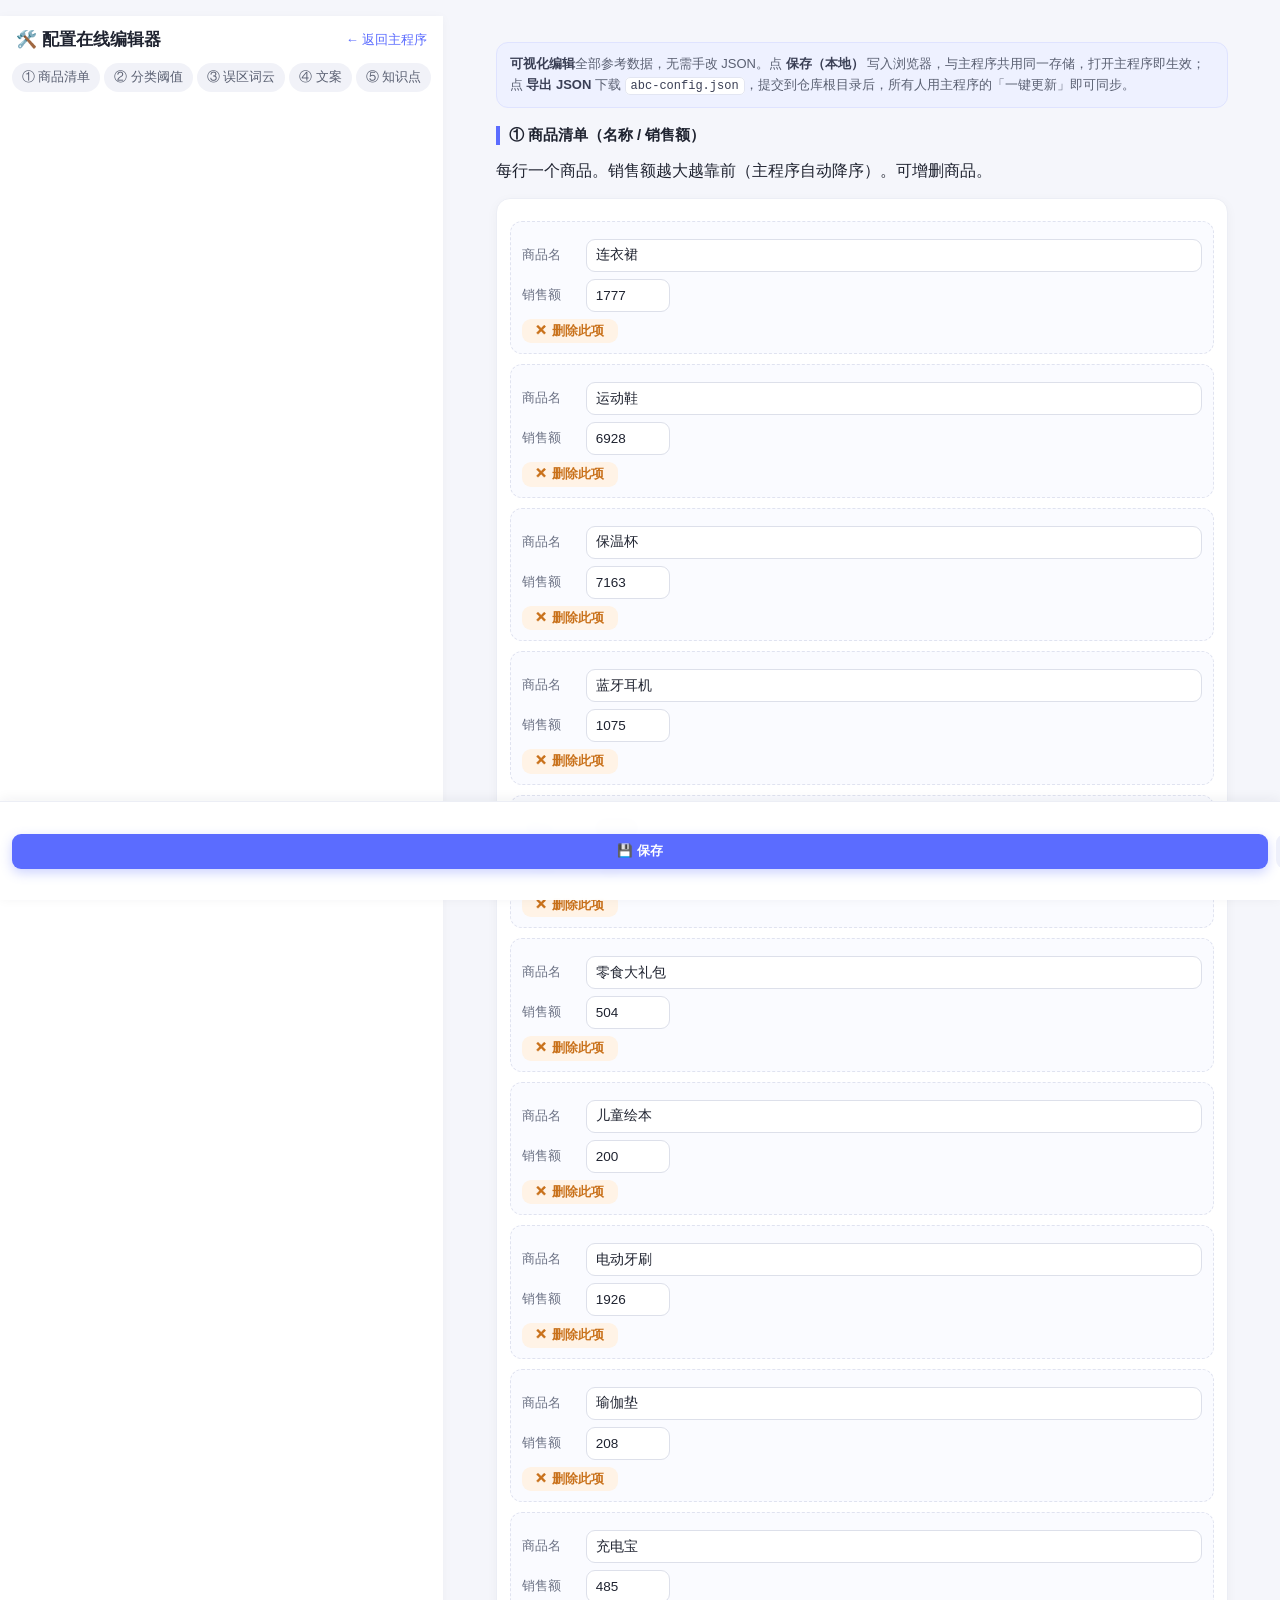
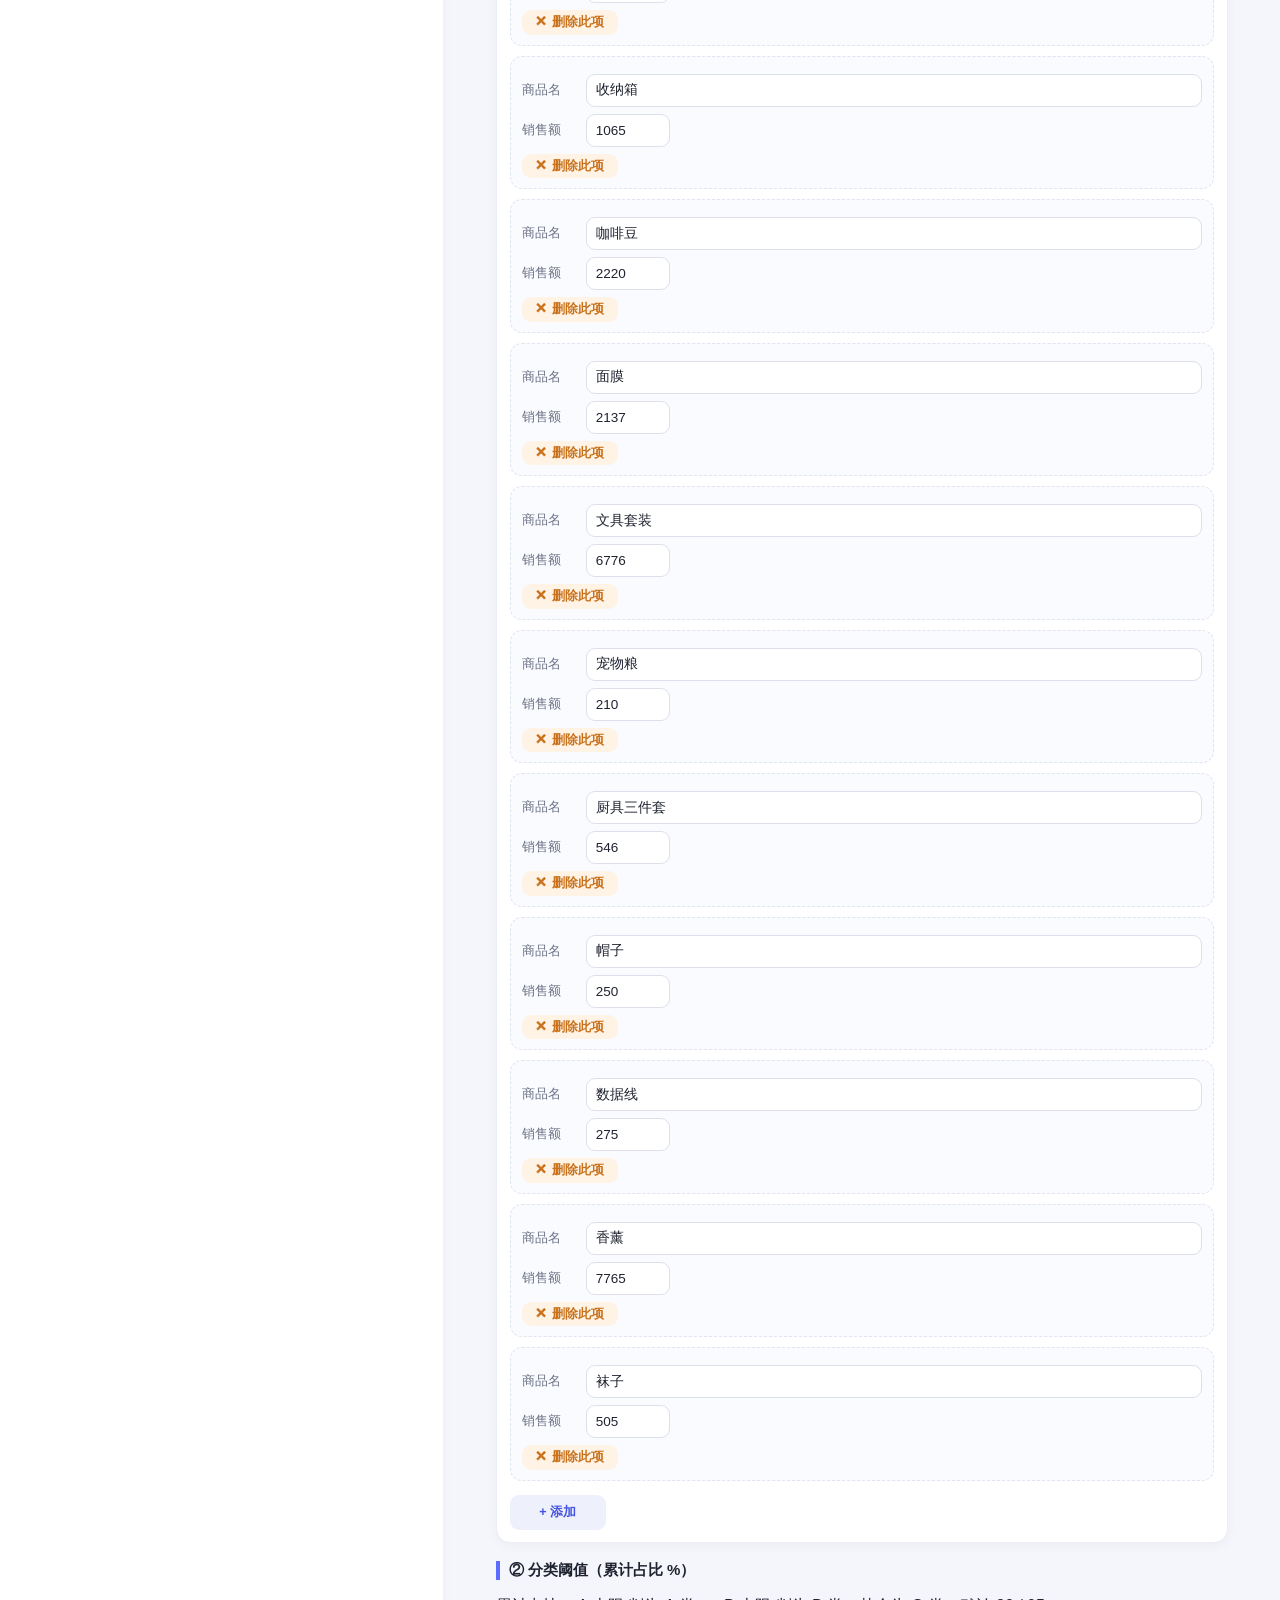
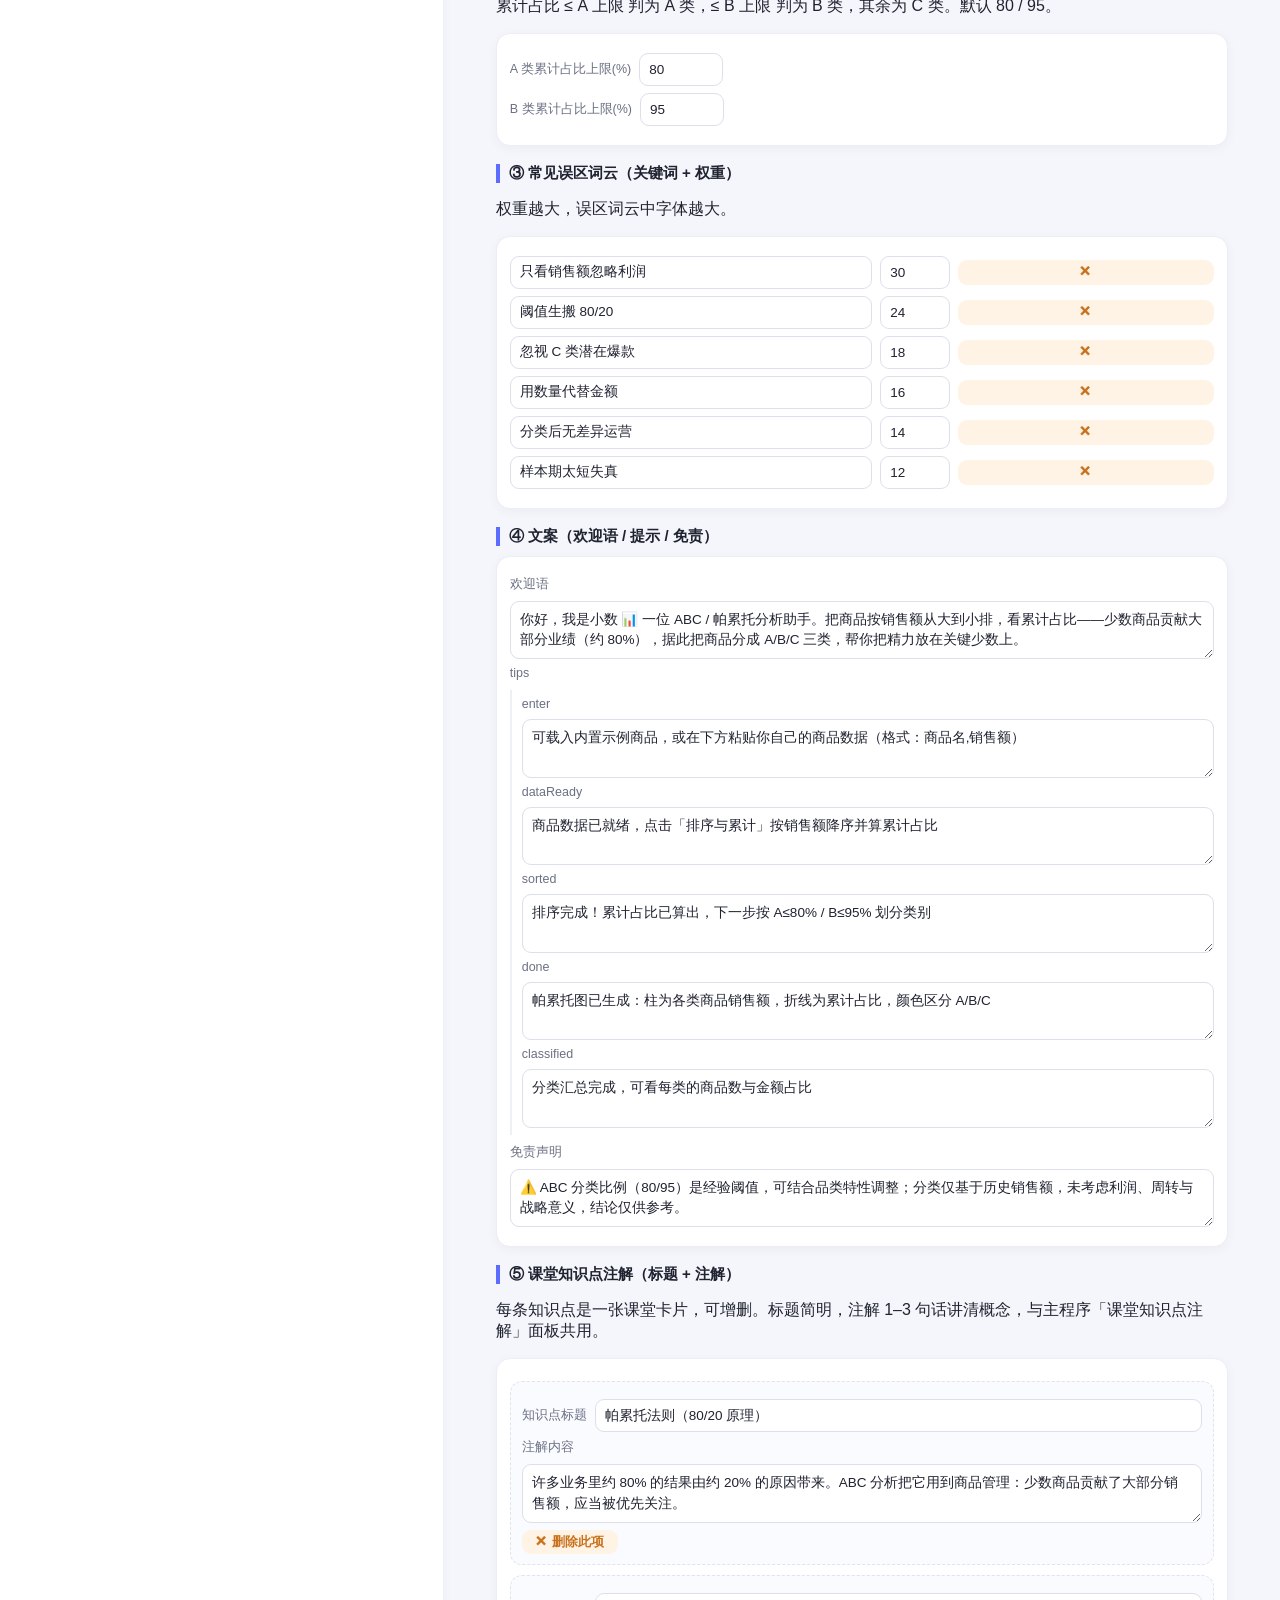
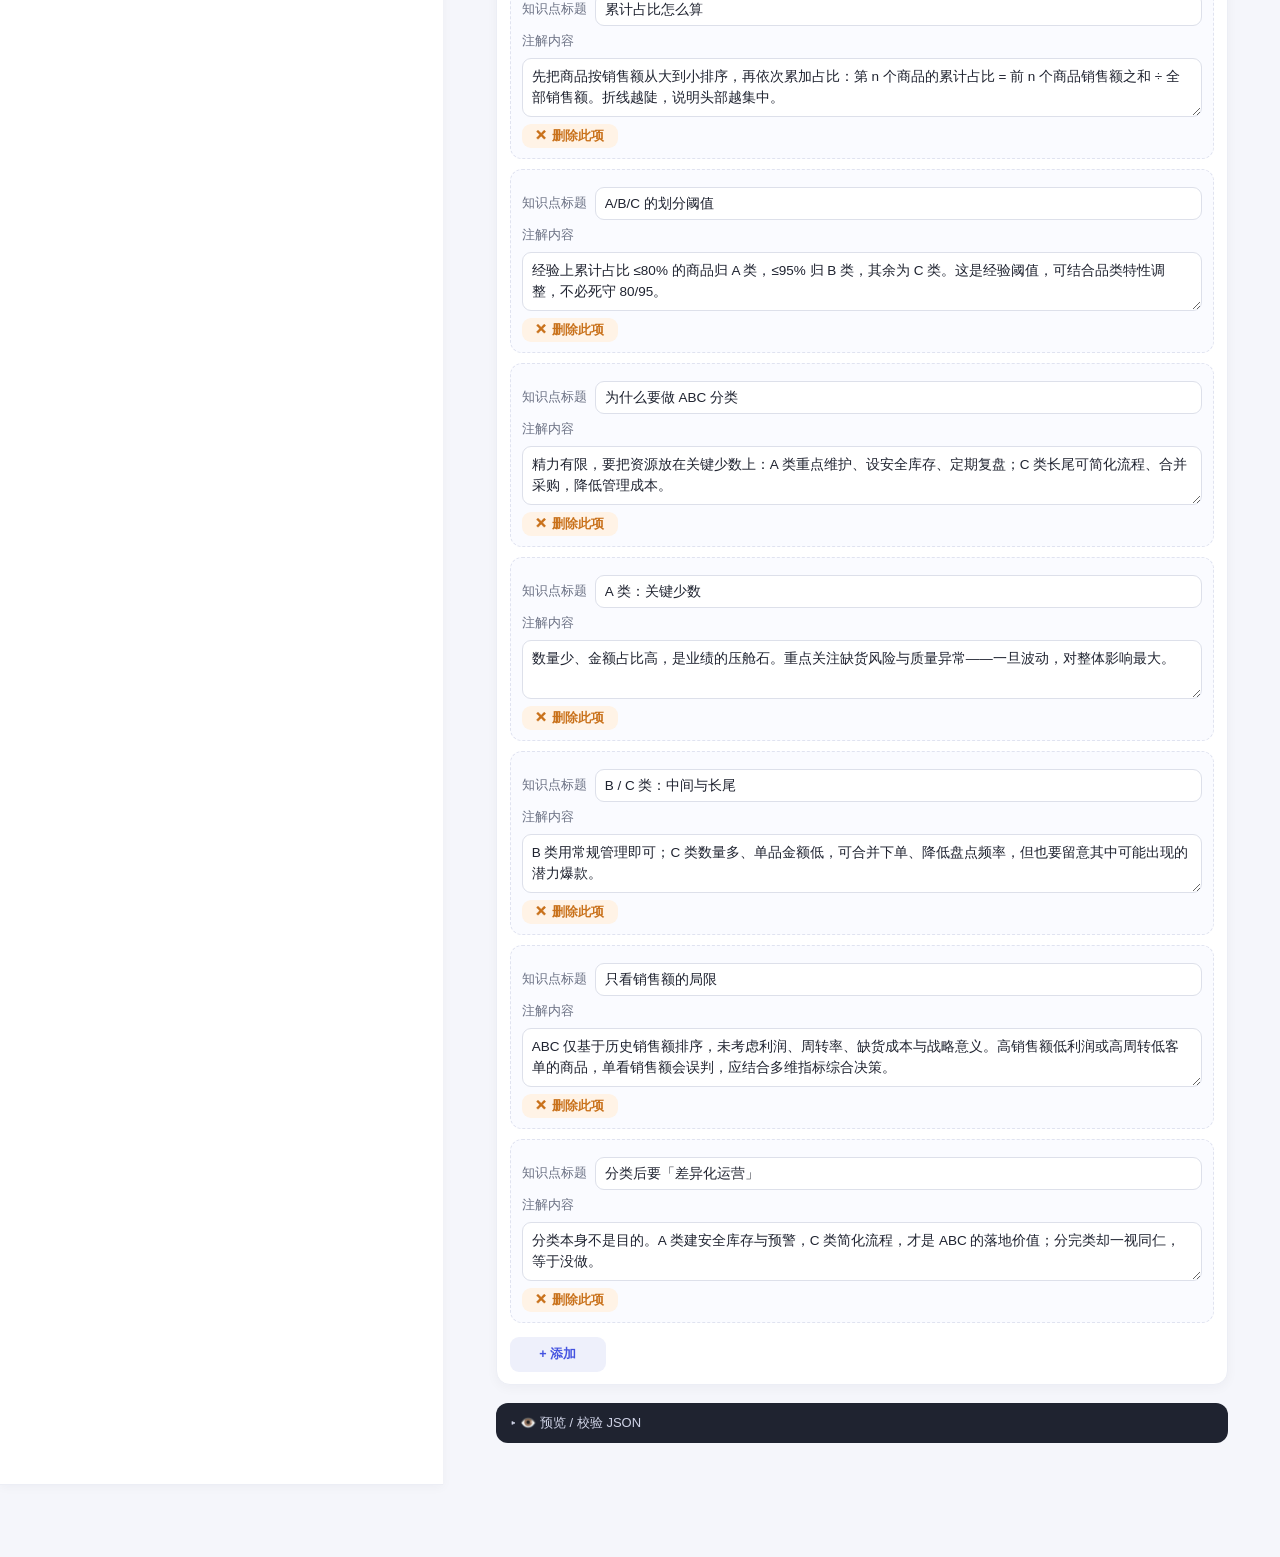
==== abc-editor.html @ 38adb328 "feat: ABC / 购物篮 工具补「课堂知识点注解」面板（与 ts/rfm/metrics 同构）" ====
<!DOCTYPE html>
<html lang="zh-CN">
<head>
  <meta charset="UTF-8" />
  <meta name="viewport" content="width=device-width, initial-scale=1.0, maximum-scale=1.0, user-scalable=no" />
  <title>配置在线编辑器 · ABC / 帕累托分析</title>
  <link rel="stylesheet" href="css/style.css" />
  <link rel="stylesheet" href="kit/kit.css" />
</head>
<body>
  <header class="ed-header">
    <div class="ed-header-inner">
      <h1>🛠️ 配置在线编辑器</h1>
      <a class="ed-back" href="abc.html">← 返回主程序</a>
    </div>
    <nav class="ed-nav">
      <a href="#sec-item">① 商品清单</a>
      <a href="#sec-thr">② 分类阈值</a>
      <a href="#sec-pit">③ 误区词云</a>
      <a href="#sec-copy">④ 文案</a>
      <a href="#sec-kp">⑤ 知识点</a>
    </nav>
  </header>

  <main class="ed-main">
    <p class="ed-intro">
      <b>可视化编辑</b>全部参考数据，无需手改 JSON。点 <b>保存（本地）</b> 写入浏览器，与主程序共用同一存储，打开主程序即生效；
      点 <b>导出 JSON</b> 下载 <code>abc-config.json</code>，提交到仓库根目录后，所有人用主程序的「一键更新」即可同步。
    </p>

    <section id="sec-item" class="ed-sec">
      <h2>① 商品清单（名称 / 销售额）</h2>
      <p class="ed-sec-hint">每行一个商品。销售额越大越靠前（主程序自动降序）。可增删商品。</p>
      <div id="ed-items"></div>
    </section>

    <section id="sec-thr" class="ed-sec">
      <h2>② 分类阈值（累计占比 %）</h2>
      <p class="ed-sec-hint">累计占比 ≤ A 上限 判为 A 类，≤ B 上限 判为 B 类，其余为 C 类。默认 80 / 95。</p>
      <div id="ed-thresholds"></div>
    </section>

    <section id="sec-pit" class="ed-sec">
      <h2>③ 常见误区词云（关键词 + 权重）</h2>
      <p class="ed-sec-hint">权重越大，误区词云中字体越大。</p>
      <div id="ed-pitfalls"></div>
    </section>

    <section id="sec-copy" class="ed-sec">
      <h2>④ 文案（欢迎语 / 提示 / 免责）</h2>
      <div id="ed-copy"></div>
    </section>

    <section id="sec-kp" class="ed-sec">
      <h2>⑤ 课堂知识点注解（标题 + 注解）</h2>
      <p class="ed-sec-hint">每条知识点是一张课堂卡片，可增删。标题简明，注解 1–3 句话讲清概念，与主程序「课堂知识点注解」面板共用。</p>
      <div id="ed-knowledge"></div>
    </section>

    <section class="ed-sec">
      <details class="ed-json-wrap">
        <summary>👁️ 预览 / 校验 JSON</summary>
        <pre id="ed-json"></pre>
      </details>
    </section>
  </main>

  <div class="ed-actionbar">
    <button class="btn btn-sm btn-primary" id="ed-save">💾 保存</button>
    <button class="btn btn-sm" id="ed-export">⬇️ 导出</button>
    <button class="btn btn-sm" id="ed-import">⬆️ 导入</button>
    <input type="file" id="ed-file" accept=".json,application/json" hidden />
    <button class="btn btn-sm btn-warn" id="ed-reset">↺ 默认</button>
    <span class="ed-status" id="ed-status"></span>
  </div>

  <script src="kit/config.js"></script>
  <script src="kit/editor.js"></script>
  <script src="js/abc-config.js"></script>
  <script src="js/abc-editor.js"></script>
</body>
</html>
---- css/style.css ----
/* ============================================================
 * 小数 · 漏斗诊断助手 — 移动端 H5 样式
 * ============================================================ */
:root {
  --bg: #0f1226;
  --screen: #f5f6fb;
  --card: #ffffff;
  --ink: #1f2440;
  --ink-soft: #6b7090;
  --primary: #5b6cff;
  --primary-d: #4453e0;
  --good: #1faa6b;   /* 🟢 */
  --mid: #e0a300;    /* 🟡 */
  --low: #e5484d;    /* 🔴 */
  --line: #e7e9f3;
  --radius: 14px;
  --shadow: 0 4px 18px rgba(31, 36, 64, 0.08);
}

* { box-sizing: border-box; -webkit-tap-highlight-color: transparent; }
html, body { margin: 0; padding: 0; }
body {
  font-family: -apple-system, BlinkMacSystemFont, "PingFang SC", "Microsoft YaHei", "Segoe UI", Roboto, sans-serif;
  background: linear-gradient(160deg, #1a1f3d 0%, #0f1226 100%);
  color: var(--ink);
  display: flex;
  justify-content: center;
  min-height: 100vh;
  padding: 16px 0 36px;
}

/* 手机外框 */
.phone {
  width: 100%;
  max-width: 430px;
  min-height: 92vh;
  background: var(--screen);
  border-radius: 26px;
  overflow: hidden;
  box-shadow: 0 18px 60px rgba(0, 0, 0, 0.45);
  display: flex;
  flex-direction: column;
}

/* 顶部栏 */
.app-bar {
  background: linear-gradient(120deg, var(--primary), #8a7bff);
  color: #fff;
  padding: 18px 18px 16px;
}
.app-bar-title { font-size: 19px; font-weight: 700; letter-spacing: .3px; }
.app-bar-sub { font-size: 12px; opacity: .85; margin-top: 3px; }

.screen { padding: 14px 14px 8px; overflow-y: auto; flex: 1; }

/* 通用块 */
.block {
  background: var(--card);
  border-radius: var(--radius);
  padding: 14px;
  margin-bottom: 13px;
  box-shadow: var(--shadow);
}
.block-title {
  font-size: 14px;
  font-weight: 700;
  margin-bottom: 10px;
  color: var(--ink);
  display: flex;
  align-items: center;
  gap: 6px;
}
.block-title::before {
  content: "";
  width: 4px; height: 15px;
  background: var(--primary);
  border-radius: 2px;
}

.welcome {
  background: linear-gradient(135deg, #eef0ff, #f7f0ff);
  border: 1px solid #e3e6ff;
  border-radius: var(--radius);
  padding: 13px 14px;
  font-size: 13.5px;
  line-height: 1.6;
  color: #3a3f66;
  margin-bottom: 13px;
}

/* 品类 chips */
.cat-chips { display: flex; flex-wrap: wrap; gap: 8px; }
.cat-chip {
  border: 1.5px solid var(--line);
  background: #fff;
  color: var(--ink-soft);
  border-radius: 999px;
  padding: 8px 13px;
  font-size: 13px;
  font-weight: 600;
  cursor: pointer;
  transition: all .15s;
}
.cat-chip.active {
  border-color: var(--primary);
  background: var(--primary);
  color: #fff;
  box-shadow: 0 4px 12px rgba(91, 108, 255, .35);
}
.bench-logic {
  font-size: 12px;
  color: var(--ink-soft);
  line-height: 1.55;
  margin: 10px 2px 0;
}
.lock-badge {
  display: none;
  margin-top: 10px;
  background: #fff4e0;
  color: #a9700a;
  border: 1px solid #ffd699;
  border-radius: 8px;
  padding: 6px 10px;
  font-size: 12px;
  font-weight: 600;
}
.lock-badge.show { display: inline-block; }

/* 输入区 */
.input-grid {
  display: grid;
  grid-template-columns: 1fr 1fr;
  gap: 9px;
}
.field {
  display: flex;
  flex-direction: column;
  gap: 4px;
  background: #f7f8fd;
  border: 1px solid var(--line);
  border-radius: 10px;
  padding: 8px 10px;
}
.field span { font-size: 11.5px; color: var(--ink-soft); }
.field input {
  border: none;
  background: transparent;
  font-size: 15px;
  font-weight: 600;
  color: var(--ink);
  width: 100%;
  outline: none;
}
.field input::placeholder { color: #c2c6dc; font-weight: 400; }

.btn-row { display: flex; gap: 9px; margin-top: 10px; }
.btn {
  flex: 1;
  border: none;
  border-radius: 11px;
  padding: 12px;
  font-size: 14px;
  font-weight: 700;
  cursor: pointer;
  transition: transform .08s, opacity .15s;
}
.btn:active { transform: scale(.98); }
.btn-primary {
  width: 100%;
  background: var(--primary);
  color: #fff;
  box-shadow: 0 6px 16px rgba(91, 108, 255, .35);
}
.btn-primary:disabled {
  background: #c7cbe6;
  color: #fff;
  box-shadow: none;
  cursor: not-allowed;
}
.btn-ghost {
  background: #eef0fb;
  color: var(--primary-d);
}
.btn-sm {
  flex: 1 1 auto;
  min-width: 96px;
  padding: 9px 10px;
  font-size: 12.5px;
  font-weight: 600;
  border-radius: 9px;
  background: #eef0fb;
  color: var(--primary-d);
  box-shadow: none;
}
.btn-sm.btn-primary { background: var(--primary); color: #fff; box-shadow: 0 4px 12px rgba(91,108,255,.3); }
.btn-warn { background: #fff3e6; color: #c9711a; }
.btn-sm:active { transform: scale(.98); }

/* 漏斗图 */
.funnel-wrap { margin-top: 12px; }
.hdot {
  display: inline-block;
  width: 10px;
  height: 10px;
  border-radius: 50%;
  flex-shrink: 0;
  vertical-align: middle;
}
.hdot.good { background: var(--good); box-shadow: 0 0 0 2px rgba(31, 170, 107, .25); }
.hdot.mid  { background: var(--mid);  box-shadow: 0 0 0 2px rgba(224, 163, 0, .22); }
.hdot.low  { background: var(--low);  box-shadow: 0 0 0 2px rgba(229, 72, 77, .25); }
.hdot.neutral { background: #6a7bff; box-shadow: 0 0 0 2px rgba(106, 123, 255, .22); }

.funnel-chart { margin-top: 6px; }
.funnel-caption {
  text-align: center;
  font-size: 11.5px;
  color: var(--ink-soft);
  margin: 6px 0 14px;
  line-height: 1.7;
}

/* ECharts 容器 */
.echart-box {
  width: 100%;
  height: 300px;
  margin: 4px auto 0;
}
.echart-box--sm { height: 250px; }
.echart-box--cloud { height: 210px; }

/* 漏斗数据明细表 */
.funnel-table {
  border: 1px solid #eceef6;
  border-radius: 12px;
  overflow: hidden;
  background: #fff;
}
.fc-row {
  display: grid;
  grid-template-columns: 1.1fr 1fr 1.3fr 1.6fr;
  align-items: center;
  gap: 6px;
  padding: 11px 12px;
  font-size: 12.5px;
  border-bottom: 1px solid #f1f2f8;
}
.fc-row:last-child { border-bottom: none; }
.fc-row.alert { background: #fff5f5; }
.fc-name { font-weight: 700; color: var(--ink); }
.fc-val { font-weight: 700; color: #2b2f48; font-variant-numeric: tabular-nums; }
.fc-share { color: var(--ink-soft); font-size: 11.5px; }
.fc-conv { display: flex; align-items: center; gap: 6px; flex-wrap: wrap; justify-content: flex-end; }
.fc-chip {
  display: inline-flex;
  align-items: center;
  gap: 4px;
  padding: 3px 8px;
  border-radius: 999px;
  font-weight: 700;
  font-size: 11.5px;
  background: #f1f2f8;
  color: #4a4f6a;
}
.fc-chip.good { background: rgba(31, 158, 107, .12); color: #1f9e6b; }
.fc-chip.mid  { background: rgba(217, 154, 0, .12);  color: #b07d00; }
.fc-chip.low  { background: rgba(229, 72, 77, .12);  color: #d23a3f; }
.fc-chip.neutral { background: rgba(106, 123, 255, .12); color: #5560e0; }
.fc-drop { font-size: 11px; color: #9aa0b5; }

.funnel-overall {
  margin-top: 12px;
  text-align: center;
  font-size: 13px;
  color: var(--ink);
  font-weight: 700;
  background: linear-gradient(90deg, rgba(106,123,255,.10), rgba(155,139,255,.10));
  border: 1px solid #e6e8f5;
  border-radius: 10px;
  padding: 10px;
}

/* 下钻诊断 + 痛点词云 */
.drill-cards {
  display: grid;
  grid-template-columns: 1fr 1fr;
  gap: 8px;
  margin: 4px 0 10px;
}
.drill-card {
  border: 1px solid var(--line);
  border-left: 4px solid #c9cee0;
  border-radius: 10px;
  padding: 10px 11px;
  background: #fff;
}
.drill-card.good { border-left-color: var(--good); }
.drill-card.mid  { border-left-color: var(--mid); }
.drill-card.low  { border-left-color: var(--low); background: #fff7f7; }
.drill-top { display: flex; justify-content: space-between; align-items: baseline; }
.drill-step { font-weight: 700; font-size: 13px; color: var(--ink); }
.drill-rate { font-weight: 800; font-size: 16px; color: #2b2f48; font-variant-numeric: tabular-nums; }
.drill-h { display: flex; align-items: center; gap: 5px; font-size: 11.5px; color: var(--ink-soft); margin: 4px 0 6px; }
.drill-text { font-size: 11.5px; color: #5a607c; line-height: 1.6; margin: 0; }
.drill-cloud-title {
  font-size: 12.5px;
  font-weight: 700;
  color: var(--ink);
  margin: 6px 0 4px;
  text-align: center;
}

/* 基准对标表 */
.card-title { font-size: 14px; font-weight: 700; margin-bottom: 10px; }
.card-title b { color: var(--primary-d); }
.bench-table {
  width: 100%;
  border-collapse: collapse;
  font-size: 12px;
}
.bench-table th, .bench-table td {
  padding: 8px 6px;
  text-align: center;
  border-bottom: 1px solid var(--line);
}
.bench-table th { color: var(--ink-soft); font-weight: 600; background: #f7f8fd; }
.bench-table td.c-step { text-align: left; font-weight: 600; }
.bench-table tr.low td.c-val { color: var(--low); font-weight: 700; }
.bench-table tr.good td.c-val { color: var(--good); font-weight: 700; }
.bench-table tr.low { background: #fff5f5; }
.bench-table tr.good { background: #f1fbf6; }
.bench-table td.c-health {
  text-align: left;
  display: flex;
  align-items: center;
  gap: 5px;
}
.bench-table .c-health span { font-size: 11px; color: var(--ink-soft); }
.bench-note .hdot { margin: 0 2px 0 6px; vertical-align: middle; }
.bench-note { font-size: 11.5px; color: var(--ink-soft); margin: 10px 2px 0; line-height: 1.6; }

/* 方案卡片 */
.plan-grid { display: grid; grid-template-columns: 1fr 1fr; gap: 10px; }
.plan-card {
  border: 1px solid var(--line);
  border-radius: 12px;
  padding: 11px;
  background: #fff;
}
.plan-card.best {
  border-color: var(--good);
  background: #f1fbf6;
  box-shadow: 0 4px 14px rgba(31, 170, 107, .2);
}
.plan-head { display: flex; align-items: center; gap: 6px; margin-bottom: 8px; flex-wrap: wrap; }
.plan-key {
  background: var(--primary);
  color: #fff;
  width: 20px; height: 20px;
  border-radius: 6px;
  display: inline-flex;
  align-items: center;
  justify-content: center;
  font-size: 12px;
  font-weight: 700;
}
.plan-name { font-size: 13px; font-weight: 700; }
.plan-star { font-size: 11px; color: var(--good); margin-left: auto; font-weight: 700; }
.plan-metrics { display: flex; flex-direction: column; gap: 4px; }
.pm { display: flex; justify-content: space-between; font-size: 12px; }
.pm-l { color: var(--ink-soft); }
.pm-v { font-weight: 700; }
.pm-v.up { color: var(--good); }
.pm-v.down { color: var(--low); }
.plan-tag {
  margin-top: 8px;
  display: inline-block;
  background: #eef0fb;
  color: var(--primary-d);
  border-radius: 6px;
  padding: 3px 8px;
  font-size: 11px;
  font-weight: 600;
}
.plan-extra { margin-top: 6px; font-size: 11px; color: var(--ink-soft); }
.plan-logic { margin-top: 8px; font-size: 11.5px; color: var(--ink-soft); }
.plan-logic summary { cursor: pointer; color: var(--primary-d); font-weight: 600; }
.plan-logic p { margin: 6px 0 0; line-height: 1.55; }

/* 模拟对比卡片 */
.cmp-grid { display: grid; grid-template-columns: 1fr 1fr; gap: 10px; }
.cmp-card {
  border: 1px solid var(--line);
  border-radius: 12px;
  padding: 11px;
  position: relative;
}
.cmp-card.best {
  border-color: var(--good);
  background: #f1fbf6;
  box-shadow: 0 4px 14px rgba(31, 170, 107, .22);
}
.cmp-head { display: flex; align-items: center; gap: 6px; margin-bottom: 6px; }
.cmp-key {
  background: var(--primary); color: #fff;
  width: 20px; height: 20px; border-radius: 6px;
  display: inline-flex; align-items: center; justify-content: center;
  font-size: 12px; font-weight: 700;
}
.cmp-name { font-size: 13px; font-weight: 700; }
.cmp-pay { font-size: 12px; color: var(--ink-soft); margin-bottom: 6px; }
.cmp-pay b { color: var(--ink); font-size: 14px; }
.cmp-row { display: flex; justify-content: space-between; font-size: 12px; padding: 2px 0; }
.cmp-row b.up { color: var(--good); }
.cmp-row b.down { color: var(--low); }
.cmp-tag { margin-top: 6px; font-size: 11px; font-weight: 600; color: var(--primary-d); }
.cmp-best-flag {
  margin-top: 8px;
  background: var(--good);
  color: #fff;
  text-align: center;
  border-radius: 7px;
  padding: 4px;
  font-size: 11.5px;
  font-weight: 700;
}

/* 基准数据管理面板 */
.data-mgr {
  margin: 10px 12px 0;
  border: 1px solid var(--line);
  border-radius: 12px;
  background: #fafbff;
  overflow: hidden;
}
.data-mgr-sum {
  display: flex;
  align-items: center;
  justify-content: space-between;
  padding: 11px 14px;
  cursor: pointer;
  font-size: 13.5px;
  font-weight: 700;
  color: var(--primary-d);
  user-select: none;
}
.data-mgr-sum::-webkit-details-marker { display: none; }
.data-mgr-sum::after { content: '▾'; color: #b9bedb; font-size: 12px; transition: transform .2s; }
.data-mgr[open] .data-mgr-sum::after { transform: rotate(180deg); }
.src-badge {
  font-size: 11px;
  font-weight: 600;
  color: #6b7090;
  background: #e9ebf6;
  border-radius: 20px;
  padding: 3px 10px;
}
.src-badge.imported { color: #1f9e6b; background: #e3f6ec; }
.data-mgr-body { padding: 4px 14px 14px; }
.dm-hint { font-size: 11.5px; color: var(--ink-soft); line-height: 1.6; margin: 2px 0 10px; }
.dm-actions { display: flex; flex-wrap: wrap; gap: 8px; }
.dm-update { margin-top: 12px; }
.dm-url-label { display: block; font-size: 11.5px; color: var(--ink-soft); margin-bottom: 5px; }
.dm-url-row { display: flex; gap: 8px; }
.dm-url {
  flex: 1 1 auto;
  min-width: 0;
  padding: 9px 10px;
  font-size: 12.5px;
  border: 1px solid var(--line);
  border-radius: 9px;
  background: #fff;
  color: var(--ink);
}
.dm-url:focus { outline: none; border-color: var(--primary); }
.dm-note { font-size: 11px; color: var(--ink-soft); line-height: 1.6; margin: 12px 0 0; }

/* 免责声明 */
.disclaimer {
  margin: 4px 4px 8px;
  font-size: 11.5px;
  color: var(--ink-soft);
  text-align: center;
  line-height: 1.6;
  border-top: 1px dashed var(--line);
  padding-top: 12px;
}

/* Toast */
.toast {
  position: fixed;
  left: 50%;
  bottom: 30px;
  transform: translateX(-50%) translateY(20px);
  background: #1f2440;
  color: #fff;
  padding: 11px 16px;
  border-radius: 999px;
  font-size: 13px;
  font-weight: 500;
  max-width: 88%;
  text-align: center;
  opacity: 0;
  pointer-events: none;
  transition: all .25s;
  z-index: 99;
  box-shadow: 0 8px 24px rgba(0,0,0,.3);
}
.toast.show { opacity: 1; transform: translateX(-50%) translateY(0); }
.toast.error { background: var(--low); }
.toast.warn { background: #b9821a; }
.toast.info { background: #1f2440; }
---- kit/kit.css ----
/* ============================================================
 * CourseKit · 通用配置编辑器样式 (kit/kit.css)
 * ------------------------------------------------------------
 * 与具体工具业务无关的通用编辑器外观。每个工具的编辑器页面
 * 引用本文件即可（替代原 css/editor.css）。移动端优先。
 * 复用 css/style.css 的 .btn 系列按钮类。
 * ============================================================ */
* { box-sizing: border-box; }
body { margin: 0; padding-bottom: 72px; background: #f5f6fb; color: #1f2330;
  font-family: -apple-system, BlinkMacSystemFont, "Segoe UI", "PingFang SC", "Microsoft YaHei", sans-serif; }

.ed-header { position: sticky; top: 0; z-index: 20; background: #fff;
  border-bottom: 1px solid #eceef5; box-shadow: 0 2px 10px rgba(31,35,48,.04); }
.ed-header-inner { display: flex; align-items: center; justify-content: space-between;
  padding: 12px 16px; }
.ed-header-inner h1 { font-size: 17px; margin: 0; font-weight: 700; }
.ed-back { font-size: 13px; color: #5b6cff; text-decoration: none; white-space: nowrap; }
.ed-back:active { opacity: .6; }

.ed-nav { display: flex; gap: 4px; overflow-x: auto; padding: 0 12px 10px;
  -webkit-overflow-scrolling: touch; scrollbar-width: none; }
.ed-nav::-webkit-scrollbar { display: none; }
.ed-nav a { flex: 0 0 auto; font-size: 12.5px; color: #5a6072; text-decoration: none;
  padding: 6px 10px; border-radius: 999px; background: #f1f2f8; white-space: nowrap; }
.ed-nav a:active { background: #e3e5f5; }

.ed-main { max-width: 760px; margin: 0 auto; padding: 14px 14px 24px; }
.ed-intro { font-size: 13px; line-height: 1.6; color: #5a6072; background: #eef1ff;
  border: 1px solid #dfe3ff; border-radius: 12px; padding: 11px 13px; margin: 12px 0 18px; }
.ed-intro code { background: #fff; padding: 1px 5px; border-radius: 5px; font-size: 12px;
  color: #3a3f55; border: 1px solid #e3e6f2; }
.ed-intro b { color: #3a3f55; }

.ed-sec { margin-bottom: 18px; scroll-margin-top: 104px; }
.ed-sec h2 { font-size: 15px; margin: 0 0 10px; padding-left: 9px; border-left: 4px solid #5b6cff; }

.ed-card { background: #fff; border: 1px solid #eceef5; border-radius: 14px;
  padding: 12px 13px; margin-bottom: 12px; box-shadow: 0 3px 12px rgba(31,35,48,.04); }
.ed-card h4 { font-size: 14px; margin: 0 0 10px; color: #2b3045; }
.ed-card h4 small { color: #9aa0b4; font-weight: 500; font-size: 12px; }

.ed-row { display: flex; align-items: center; gap: 8px; margin: 7px 0; flex-wrap: wrap; }
.ed-row-col { flex-direction: column; align-items: stretch; }
.ed-row-3 { gap: 6px; }
.ed-label { font-size: 12.5px; color: #6b7184; flex: 0 0 auto; min-width: 56px; }
.ed-unit { font-size: 12.5px; color: #9aa0b4; }
.ed-dash { color: #b6bccb; }
.ed-indent { padding-left: 10px; border-left: 2px solid #eef0f7; margin: 2px 0; }

.ed-num, .ed-text, .ed-ta, .ed-card select {
  border: 1px solid #dde0ea; border-radius: 9px; padding: 8px 9px; font-size: 13.5px;
  background: #fff; color: #1f2330; outline: none; font-family: inherit; width: 100%; }
.ed-num:focus, .ed-text:focus, .ed-ta:focus, .ed-card select:focus {
  border-color: #5b6cff; box-shadow: 0 0 0 3px rgba(91,108,255,.12); }
.ed-num { width: 84px; flex: 0 0 auto; }
.ed-weight { width: 70px; }
.ed-ta { min-height: 56px; resize: vertical; line-height: 1.5; }
.ed-ta-sm { min-height: 40px; }
.ed-hint { font-size: 12px; color: #9aa0b4; margin: 4px 0 2px; }

.ed-plan { border: 1px dashed #e0e3f0; border-radius: 12px; padding: 10px 11px;
  margin: 10px 0; background: #fafbff; }
.ed-cbx { font-size: 12.5px; color: #6b7184; display: inline-flex; align-items: center; gap: 5px; }
.ed-cbx input { width: auto; }

.ed-plan .ed-row > .ed-text { flex: 1 1 120px; }
.ed-row-3 .ed-label { min-width: 48px; }
.ed-row-3 .ed-num { width: 70px; flex: 1 1 70px; }

.ed-pain-row { align-items: center; }
.ed-pain-row .ed-text { flex: 1 1 140px; }
.ed-del { padding: 6px 10px; line-height: 1; }
.ed-add { margin-top: 4px; }

/* 预览 JSON */
.ed-json-wrap { background: #1f2330; border-radius: 12px; padding: 0; }
.ed-json-wrap summary { color: #cfd3e6; font-size: 13px; padding: 11px 14px; cursor: pointer;
  list-style: none; user-select: none; }
.ed-json-wrap summary::-webkit-details-marker { display: none; }
.ed-json-wrap summary::before { content: "▸ "; }
.ed-json-wrap[open] summary::before { content: "▾ "; }
#ed-json { margin: 0; padding: 0 14px 14px; color: #b8f0c2; font-size: 11.5px; line-height: 1.55;
  max-height: 50vh; overflow: auto; white-space: pre-wrap; word-break: break-all; font-family:
  ui-monospace, SFMono-Regular, Menlo, Consolas, monospace; }
#ed-json.invalid { color: #ffb3b3; }

/* 底部操作栏 */
.ed-actionbar { position: fixed; left: 0; right: 0; bottom: 0; z-index: 30;
  display: flex; align-items: center; gap: 8px; padding: 10px 12px;
  background: rgba(255,255,255,.96); backdrop-filter: blur(8px);
  border-top: 1px solid #eceef5; box-shadow: 0 -2px 12px rgba(31,35,48,.06); }
.ed-actionbar .btn { flex: 0 0 auto; }
.ed-status { font-size: 11.5px; color: #9aa0b4; margin-left: auto; text-align: right;
  flex: 1 1 auto; line-height: 1.35; }
.ed-status.ok { color: #1a9b54; }
.ed-status.err { color: #d8453a; }

@media (min-width: 720px) {
  .ed-row-3 { flex-wrap: nowrap; }
}
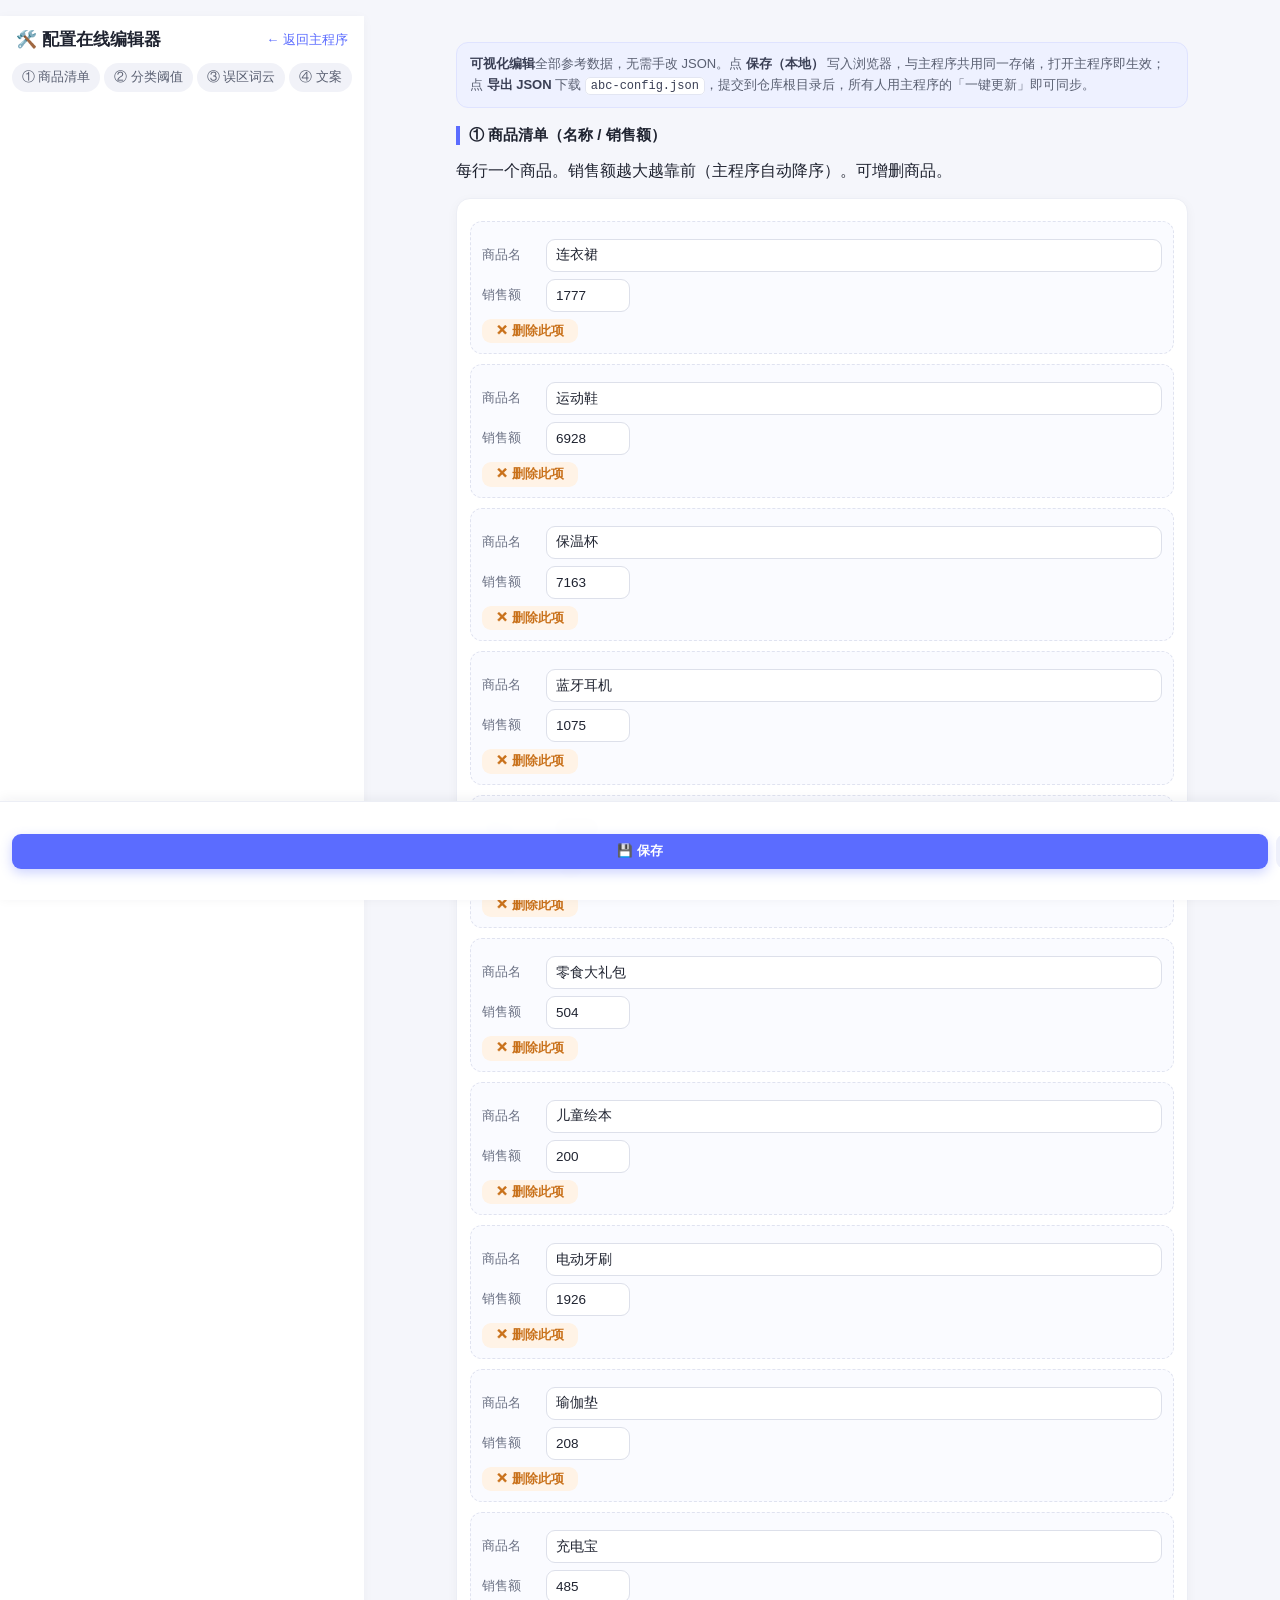
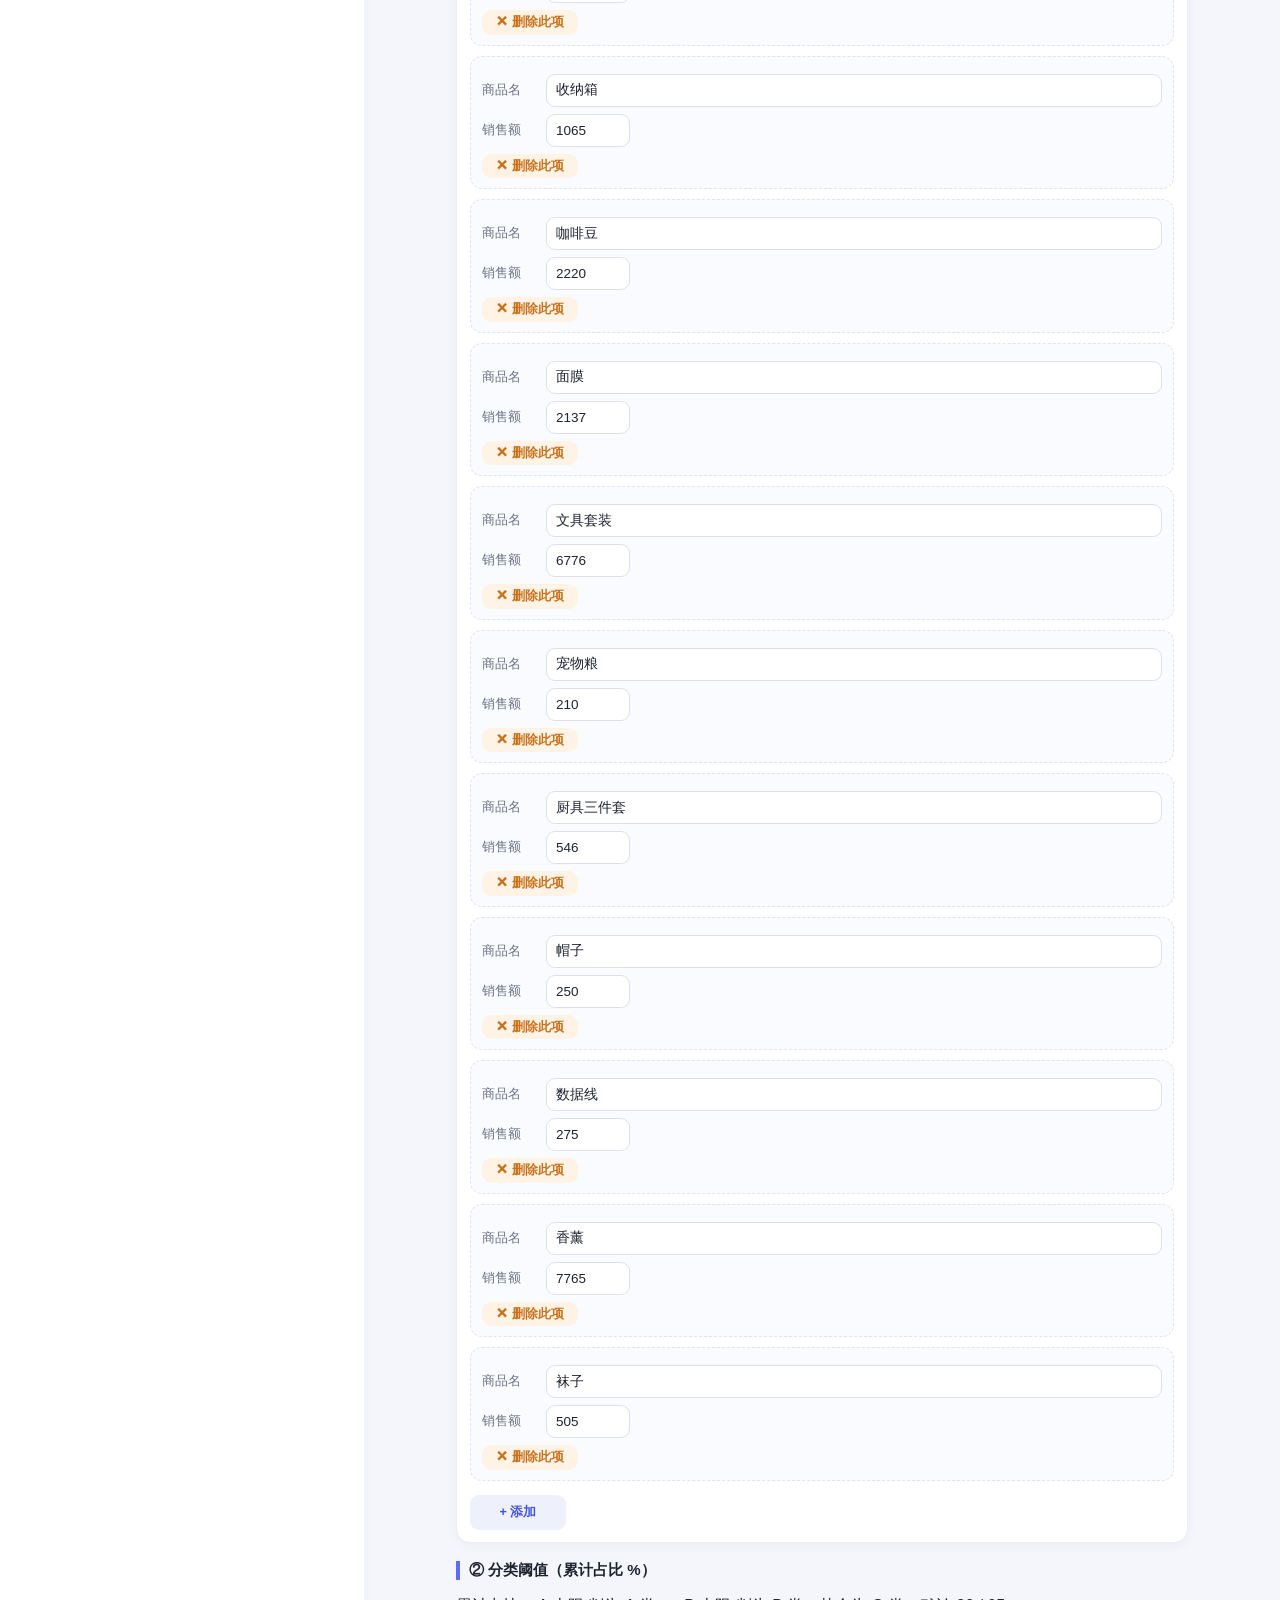
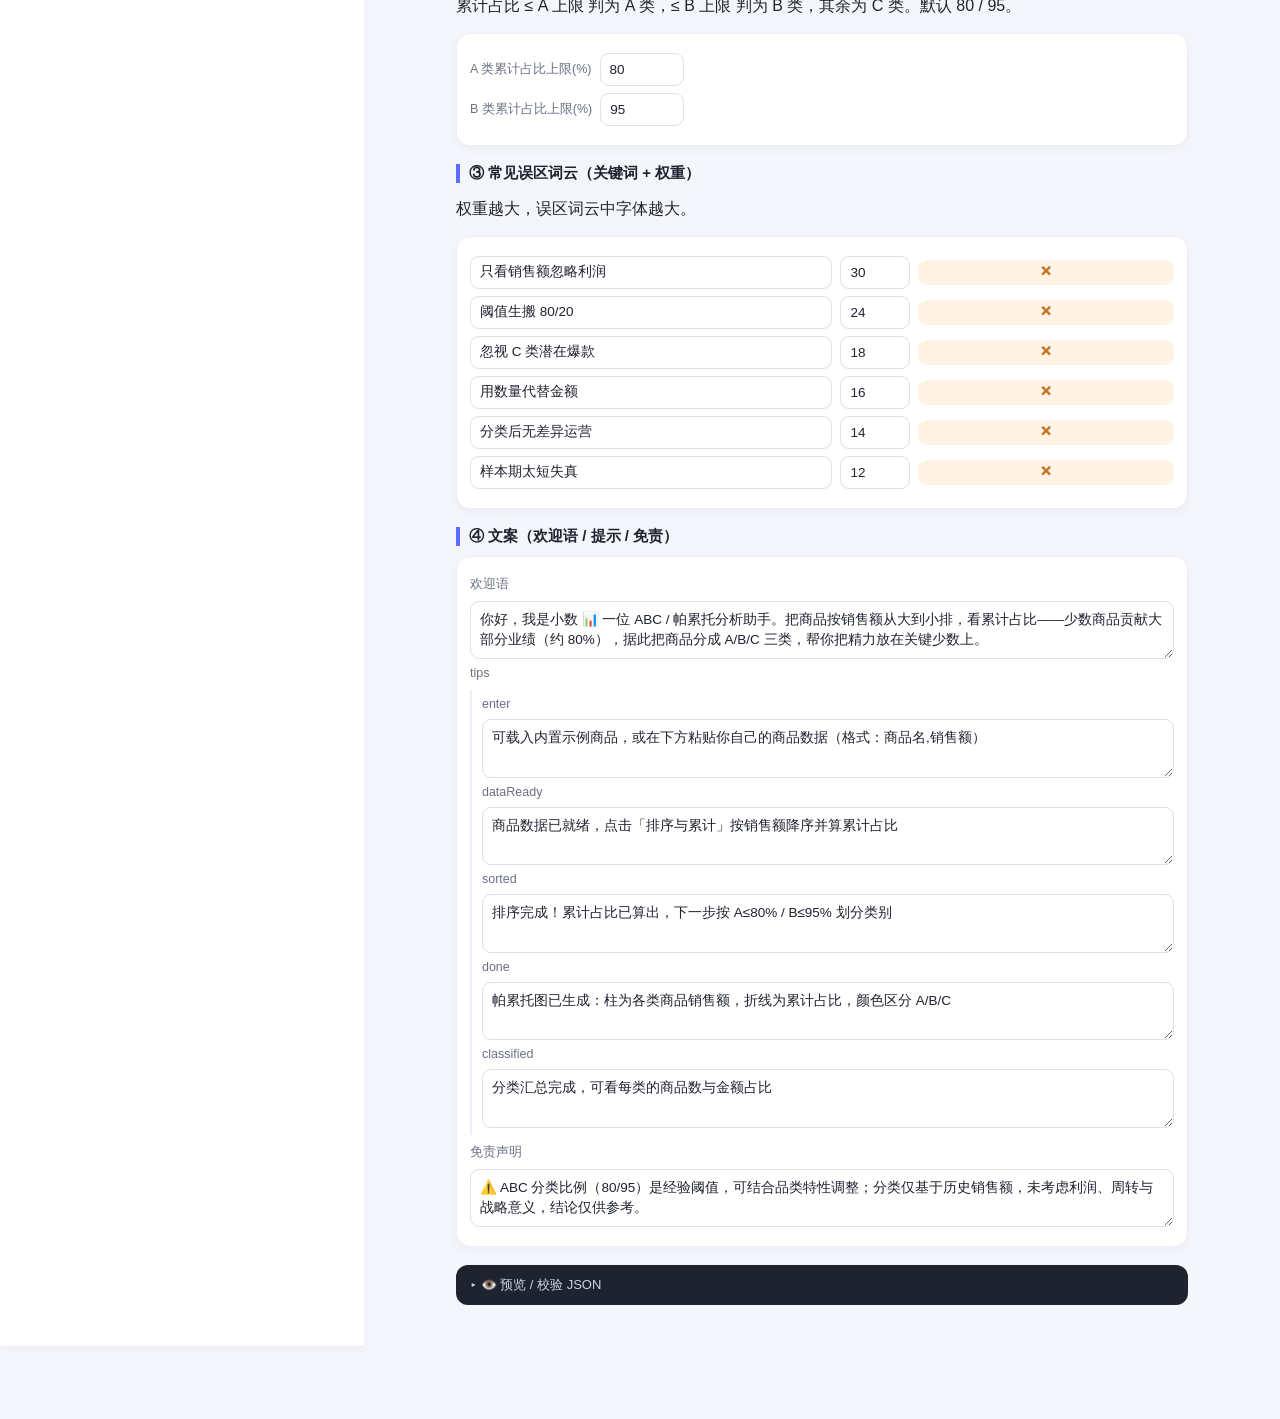
==== commit f0a2125e: "feat: 新增 RFM 客户分群 + ABC/帕累托分析，时间序列深化(平稳性/ACF·PACF/季节分解/ARIMA)，index 作主页，更新 README" ====
--- a/abc-editor.html
+++ b/abc-editor.html
@@ -18,7 +18,6 @@
       <a href="#sec-thr">② 分类阈值</a>
       <a href="#sec-pit">③ 误区词云</a>
       <a href="#sec-copy">④ 文案</a>
-      <a href="#sec-kp">⑤ 知识点</a>
     </nav>
   </header>
 
@@ -51,12 +50,6 @@
       <div id="ed-copy"></div>
     </section>
 
-    <section id="sec-kp" class="ed-sec">
-      <h2>⑤ 课堂知识点注解（标题 + 注解）</h2>
-      <p class="ed-sec-hint">每条知识点是一张课堂卡片，可增删。标题简明，注解 1–3 句话讲清概念，与主程序「课堂知识点注解」面板共用。</p>
-      <div id="ed-knowledge"></div>
-    </section>
-
     <section class="ed-sec">
       <details class="ed-json-wrap">
         <summary>👁️ 预览 / 校验 JSON</summary>
